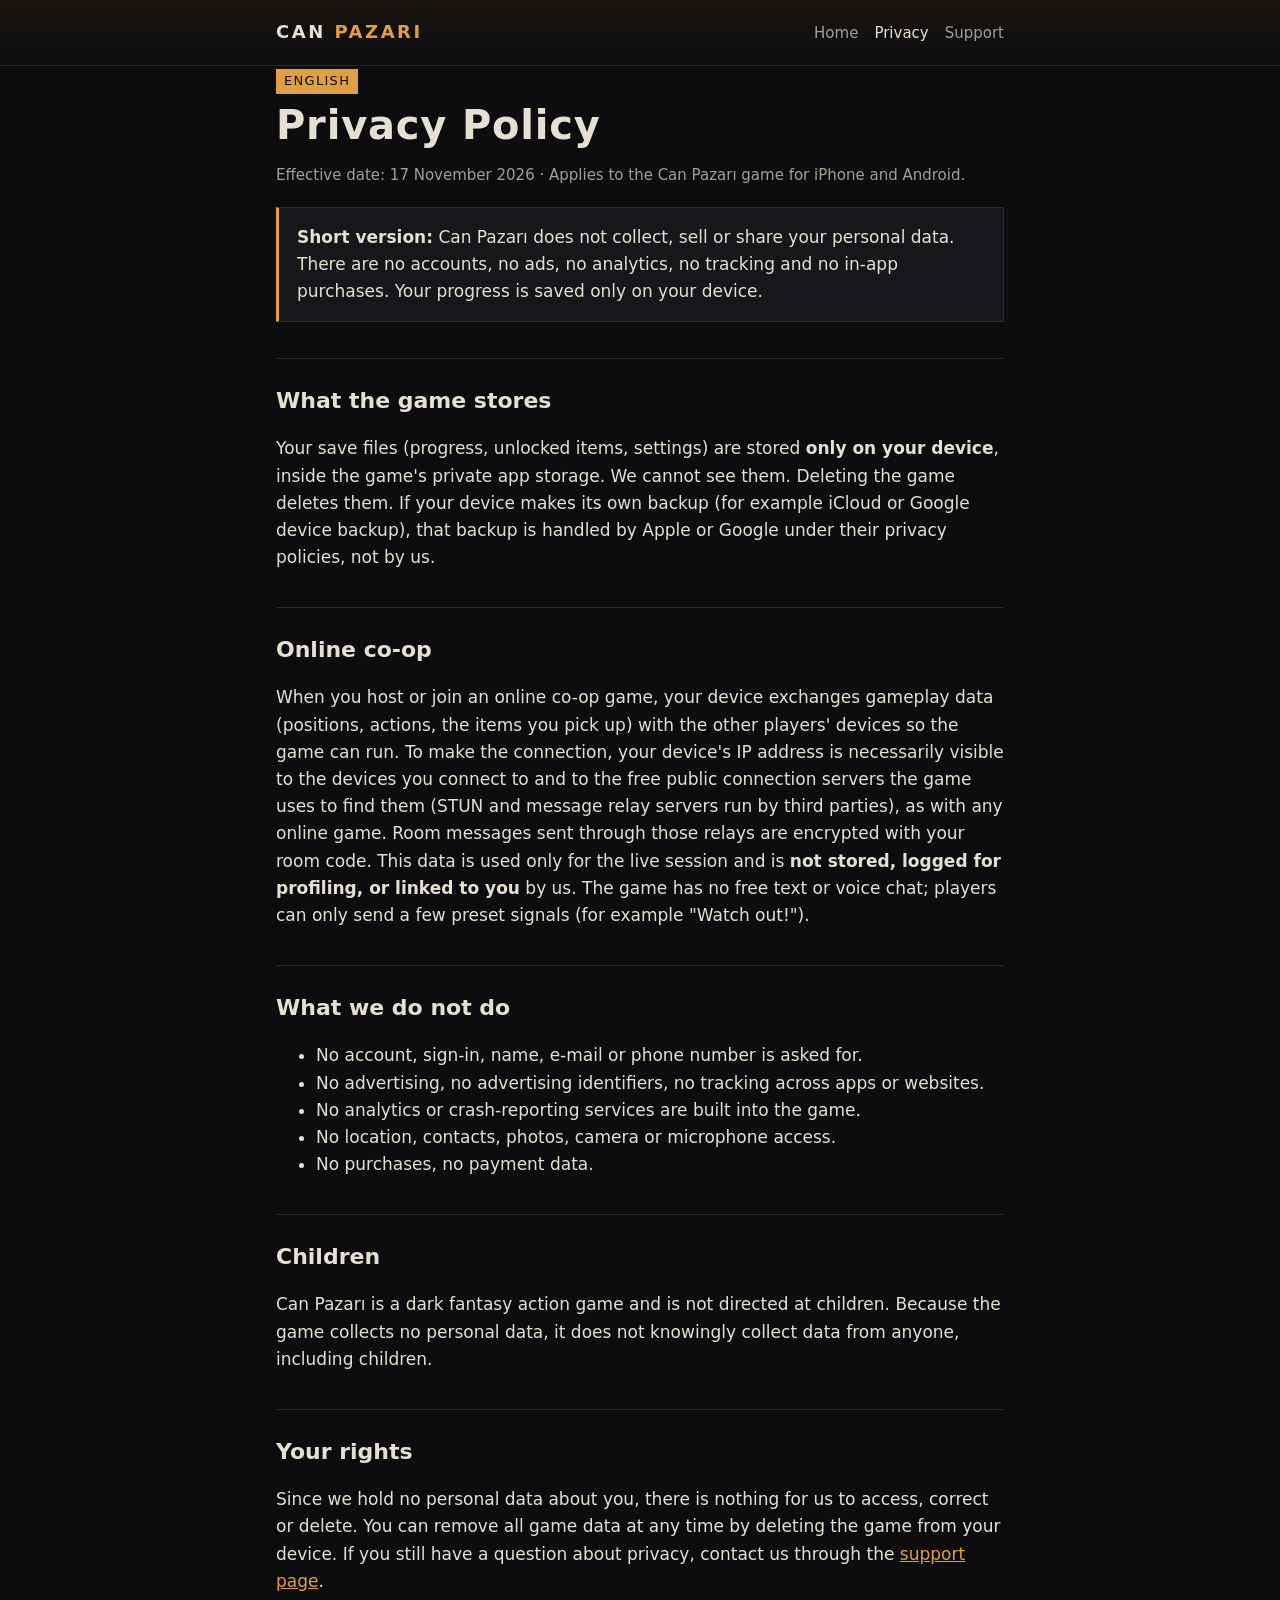
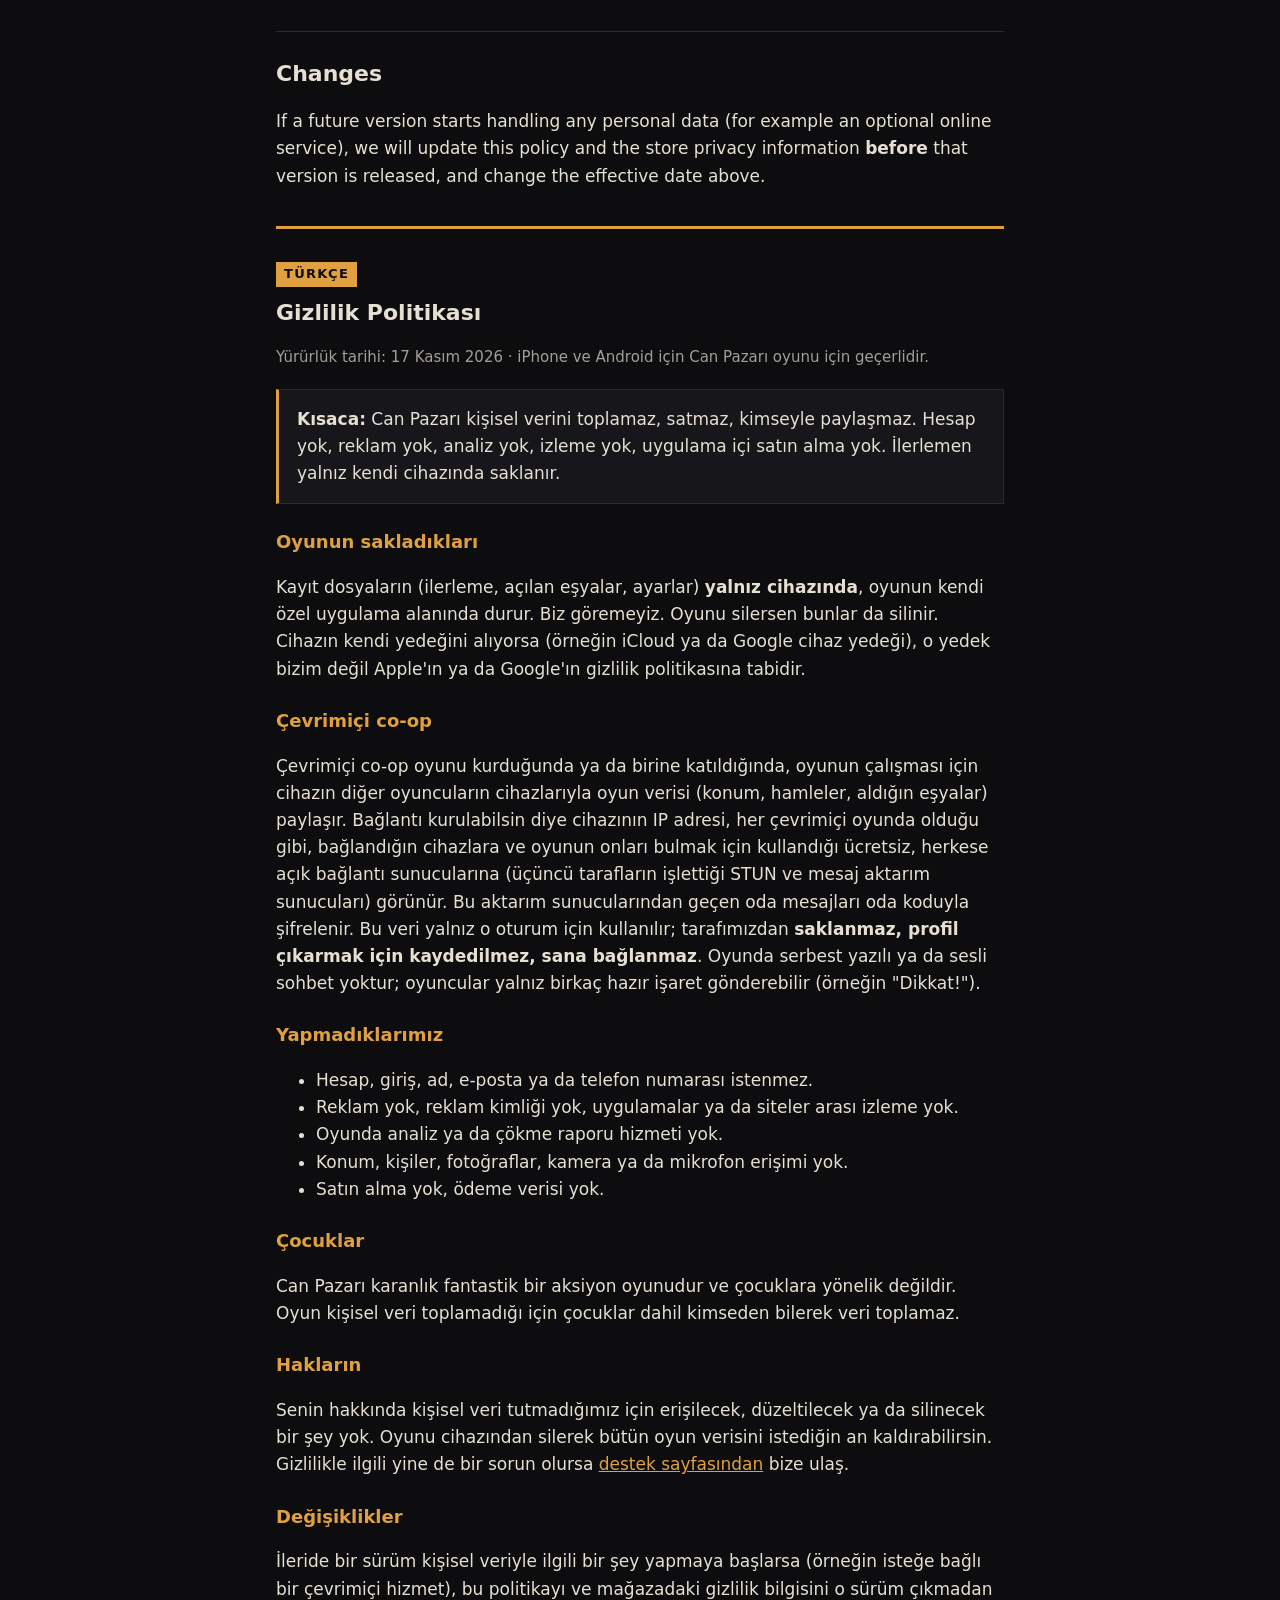
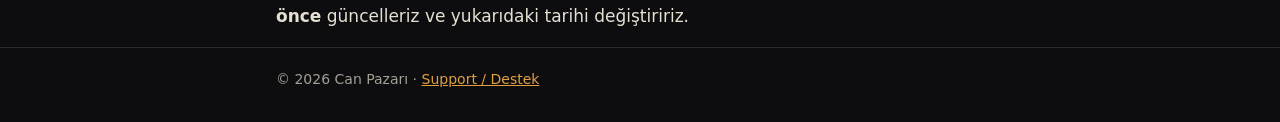
==== privacy.html @ d1b07894 "Can Pazari: privacy + support pages" ====
<!doctype html>
<html lang="en">
<head>
<meta charset="utf-8">
<meta name="viewport" content="width=device-width, initial-scale=1">
<title>Can Pazarı · Privacy Policy / Gizlilik Politikası</title>
<meta name="description" content="Can Pazarı privacy policy. The game collects no personal data.">
<link rel="stylesheet" href="style.css">
</head>
<body>
<header><div class="kap">
  <a class="marka" href="index.html">Can <span>Pazarı</span></a>
  <nav><a href="index.html">Home</a><a href="privacy.html" aria-current="page">Privacy</a><a href="support.html">Support</a></nav>
</div></header>
<main class="kap">

<section lang="en">
<span class="dil">English</span>
<h1>Privacy Policy</h1>
<p class="soluk">Effective date: 17 November 2026 · Applies to the Can Pazarı game for iPhone and Android.</p>

<div class="kart"><strong>Short version:</strong> Can Pazarı does not collect, sell or share your personal data. There are no accounts, no ads, no analytics, no tracking and no in-app purchases. Your progress is saved only on your device.</div>

<h2>What the game stores</h2>
<p>Your save files (progress, unlocked items, settings) are stored <strong>only on your device</strong>, inside the game's private app storage. We cannot see them. Deleting the game deletes them. If your device makes its own backup (for example iCloud or Google device backup), that backup is handled by Apple or Google under their privacy policies, not by us.</p>

<h2>Online co-op</h2>
<p>When you host or join an online co-op game, your device exchanges gameplay data (positions, actions, the items you pick up) with the other players' devices so the game can run. To make the connection, your device's IP address is necessarily visible to the devices you connect to and to the free public connection servers the game uses to find them (STUN and message relay servers run by third parties), as with any online game. Room messages sent through those relays are encrypted with your room code. This data is used only for the live session and is <strong>not stored, logged for profiling, or linked to you</strong> by us. The game has no free text or voice chat; players can only send a few preset signals (for example "Watch out!").</p>

<h2>What we do not do</h2>
<ul>
  <li>No account, sign-in, name, e-mail or phone number is asked for.</li>
  <li>No advertising, no advertising identifiers, no tracking across apps or websites.</li>
  <li>No analytics or crash-reporting services are built into the game.</li>
  <li>No location, contacts, photos, camera or microphone access.</li>
  <li>No purchases, no payment data.</li>
</ul>

<h2>Children</h2>
<p>Can Pazarı is a dark fantasy action game and is not directed at children. Because the game collects no personal data, it does not knowingly collect data from anyone, including children.</p>

<h2>Your rights</h2>
<p>Since we hold no personal data about you, there is nothing for us to access, correct or delete. You can remove all game data at any time by deleting the game from your device. If you still have a question about privacy, contact us through the <a href="support.html">support page</a>.</p>

<h2>Changes</h2>
<p>If a future version starts handling any personal data (for example an optional online service), we will update this policy and the store privacy information <strong>before</strong> that version is released, and change the effective date above.</p>
</section>

<section lang="tr">
<h2 style="border-top:3px solid var(--amber)"><span class="dil">Türkçe</span><br>Gizlilik Politikası</h2>
<p class="soluk">Yürürlük tarihi: 17 Kasım 2026 · iPhone ve Android için Can Pazarı oyunu için geçerlidir.</p>

<div class="kart"><strong>Kısaca:</strong> Can Pazarı kişisel verini toplamaz, satmaz, kimseyle paylaşmaz. Hesap yok, reklam yok, analiz yok, izleme yok, uygulama içi satın alma yok. İlerlemen yalnız kendi cihazında saklanır.</div>

<h3>Oyunun sakladıkları</h3>
<p>Kayıt dosyaların (ilerleme, açılan eşyalar, ayarlar) <strong>yalnız cihazında</strong>, oyunun kendi özel uygulama alanında durur. Biz göremeyiz. Oyunu silersen bunlar da silinir. Cihazın kendi yedeğini alıyorsa (örneğin iCloud ya da Google cihaz yedeği), o yedek bizim değil Apple'ın ya da Google'ın gizlilik politikasına tabidir.</p>

<h3>Çevrimiçi co-op</h3>
<p>Çevrimiçi co-op oyunu kurduğunda ya da birine katıldığında, oyunun çalışması için cihazın diğer oyuncuların cihazlarıyla oyun verisi (konum, hamleler, aldığın eşyalar) paylaşır. Bağlantı kurulabilsin diye cihazının IP adresi, her çevrimiçi oyunda olduğu gibi, bağlandığın cihazlara ve oyunun onları bulmak için kullandığı ücretsiz, herkese açık bağlantı sunucularına (üçüncü tarafların işlettiği STUN ve mesaj aktarım sunucuları) görünür. Bu aktarım sunucularından geçen oda mesajları oda koduyla şifrelenir. Bu veri yalnız o oturum için kullanılır; tarafımızdan <strong>saklanmaz, profil çıkarmak için kaydedilmez, sana bağlanmaz</strong>. Oyunda serbest yazılı ya da sesli sohbet yoktur; oyuncular yalnız birkaç hazır işaret gönderebilir (örneğin "Dikkat!").</p>

<h3>Yapmadıklarımız</h3>
<ul>
  <li>Hesap, giriş, ad, e-posta ya da telefon numarası istenmez.</li>
  <li>Reklam yok, reklam kimliği yok, uygulamalar ya da siteler arası izleme yok.</li>
  <li>Oyunda analiz ya da çökme raporu hizmeti yok.</li>
  <li>Konum, kişiler, fotoğraflar, kamera ya da mikrofon erişimi yok.</li>
  <li>Satın alma yok, ödeme verisi yok.</li>
</ul>

<h3>Çocuklar</h3>
<p>Can Pazarı karanlık fantastik bir aksiyon oyunudur ve çocuklara yönelik değildir. Oyun kişisel veri toplamadığı için çocuklar dahil kimseden bilerek veri toplamaz.</p>

<h3>Hakların</h3>
<p>Senin hakkında kişisel veri tutmadığımız için erişilecek, düzeltilecek ya da silinecek bir şey yok. Oyunu cihazından silerek bütün oyun verisini istediğin an kaldırabilirsin. Gizlilikle ilgili yine de bir sorun olursa <a href="support.html">destek sayfasından</a> bize ulaş.</p>

<h3>Değişiklikler</h3>
<p>İleride bir sürüm kişisel veriyle ilgili bir şey yapmaya başlarsa (örneğin isteğe bağlı bir çevrimiçi hizmet), bu politikayı ve mağazadaki gizlilik bilgisini o sürüm çıkmadan <strong>önce</strong> güncelleriz ve yukarıdaki tarihi değiştiririz.</p>
</section>

</main>
<footer><div class="kap">© 2026 Can Pazarı · <a href="support.html">Support / Destek</a></div></footer>
</body>
</html>
---- style.css ----
:root {
  --zemin: #0d0d10;
  --panel: #16161b;
  --cizgi: #2a2a31;
  --yazi: #e6e0d2;
  --soluk: #a49f94;
  --amber: #e0a040;
  --kan: #b4404a;
  color-scheme: dark;
}
* { box-sizing: border-box; }
html { background: var(--zemin); }
body {
  margin: 0;
  background: var(--zemin);
  color: var(--yazi);
  font: 17px/1.6 system-ui, -apple-system, "Segoe UI", Roboto, "Noto Sans", sans-serif;
  -webkit-text-size-adjust: 100%;
}
a { color: var(--amber); }
a:focus-visible { outline: 2px solid var(--amber); outline-offset: 2px; }
header {
  border-bottom: 1px solid var(--cizgi);
  background: linear-gradient(180deg, #19140e 0%, var(--zemin) 100%);
}
.kap { max-width: 760px; margin: 0 auto; padding: 0 16px; }
header .kap { display: flex; align-items: center; justify-content: space-between; gap: 16px; padding-top: 18px; padding-bottom: 18px; flex-wrap: wrap; }
.marka { font-weight: 800; letter-spacing: .14em; text-transform: uppercase; color: var(--yazi); text-decoration: none; font-size: 18px; }
.marka span { color: var(--amber); }
nav a { margin-left: 16px; color: var(--soluk); text-decoration: none; font-size: 15px; }
nav a:first-child { margin-left: 0; }
nav a[aria-current="page"], nav a:hover { color: var(--yazi); }
main { padding: 32px 0 56px; }
h1 { font-size: clamp(28px, 6vw, 40px); line-height: 1.15; margin: 0 0 12px; letter-spacing: .02em; }
h2 { font-size: 22px; margin: 36px 0 8px; border-top: 1px solid var(--cizgi); padding-top: 24px; }
h3 { font-size: 18px; margin: 24px 0 4px; color: var(--amber); }
p, li { color: var(--yazi); }
.soluk { color: var(--soluk); font-size: 15px; }
.kart { background: var(--panel); border: 1px solid var(--cizgi); border-left: 3px solid var(--amber); padding: 16px 18px; margin: 20px 0; }
.dil { display: inline-block; font-size: 13px; letter-spacing: .1em; text-transform: uppercase; color: var(--zemin); background: var(--amber); padding: 2px 8px; margin-bottom: 8px; }
table { border-collapse: collapse; width: 100%; font-size: 15px; }
th, td { text-align: left; border-bottom: 1px solid var(--cizgi); padding: 8px 6px; vertical-align: top; }
footer { border-top: 1px solid var(--cizgi); padding: 20px 0 32px; color: var(--soluk); font-size: 14px; }
@media (max-width: 480px) {
  body { font-size: 16px; }
  nav a { margin-left: 12px; }
}
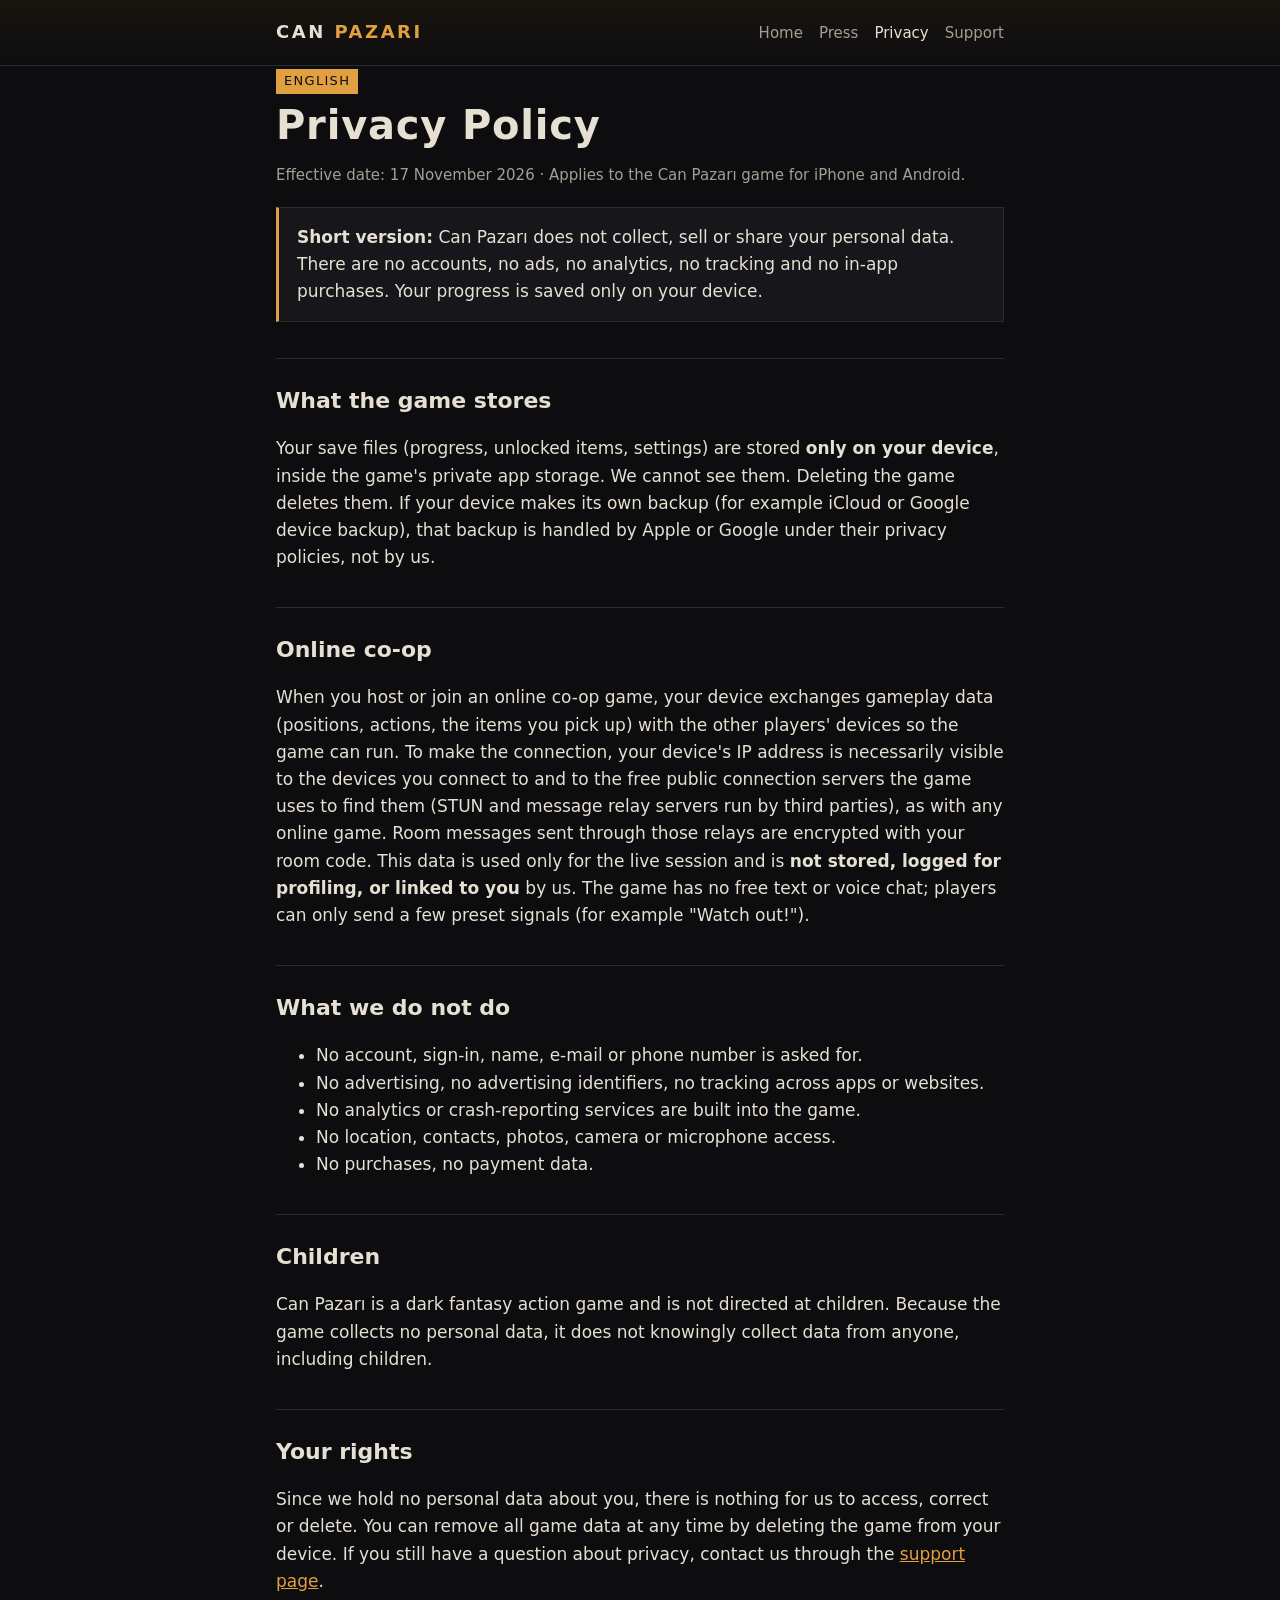
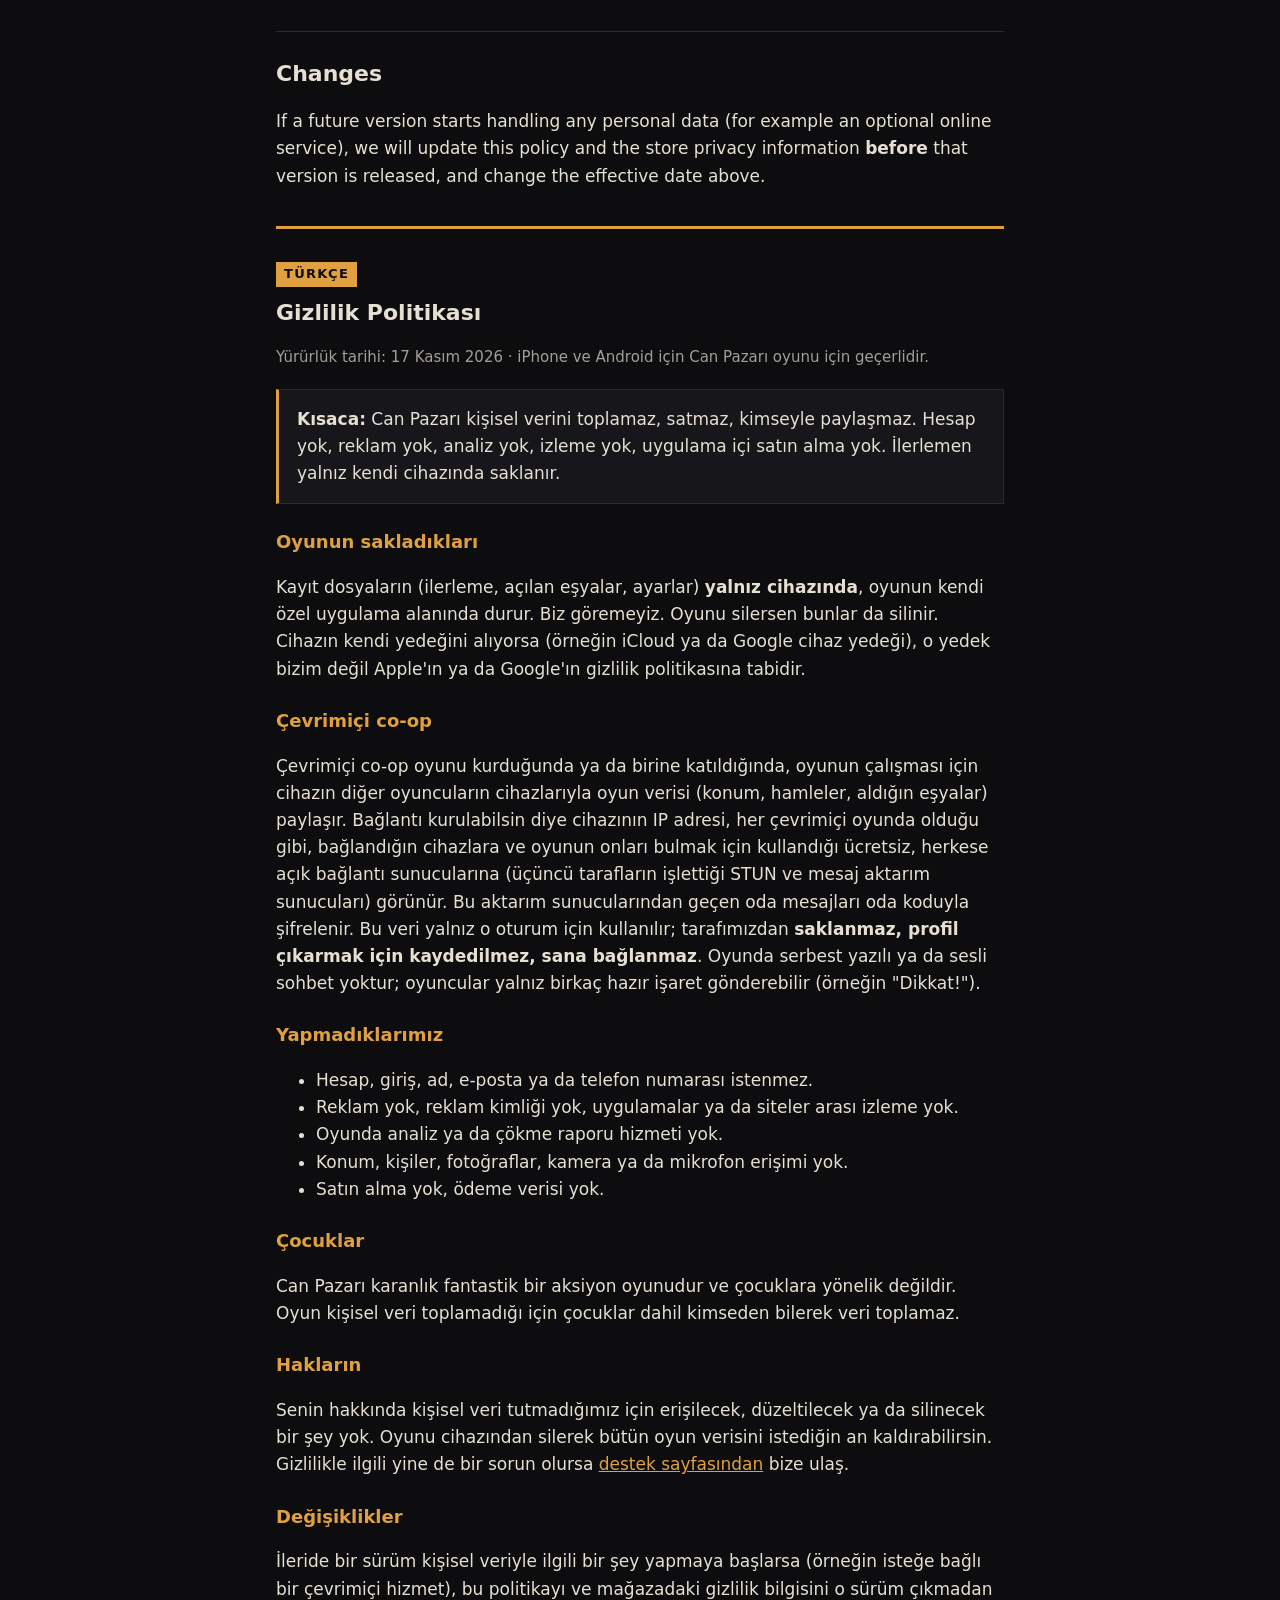
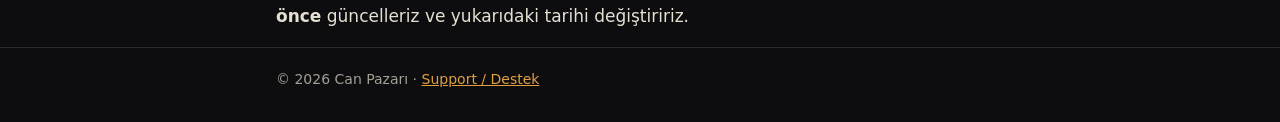
==== commit 9edf16f0: "Press kit + 1.0.1 site update Co-Authored-By: Claude Opus 5.5 <noreply@anthropic.com>" ====
--- a/privacy.html
+++ b/privacy.html
@@ -10,7 +10,7 @@
 <body>
 <header><div class="kap">
   <a class="marka" href="index.html">Can <span>Pazarı</span></a>
-  <nav><a href="index.html">Home</a><a href="privacy.html" aria-current="page">Privacy</a><a href="support.html">Support</a></nav>
+  <nav><a href="index.html">Home</a><a href="presskit.html">Press</a><a href="privacy.html" aria-current="page">Privacy</a><a href="support.html">Support</a></nav>
 </div></header>
 <main class="kap">
 
--- a/style.css
+++ b/style.css
@@ -45,3 +45,11 @@
   body { font-size: 16px; }
   nav a { margin-left: 12px; }
 }
+/* M-pazar: basın kiti */
+img, video { max-width: 100%; height: auto; }
+.genis { display: block; width: 100%; height: auto; margin: 16px 0; border: 1px solid var(--cizgi); background: #000; }
+.galeri { display: grid; grid-template-columns: repeat(auto-fill, minmax(220px, 1fr)); gap: 10px; margin: 12px 0 8px; }
+.galeri a { display: block; border: 1px solid var(--cizgi); }
+.galeri img { display: block; width: 100%; height: auto; }
+.olgu th { width: 34%; color: var(--soluk); font-weight: 600; }
+.ikon { border-radius: 22%; border: 1px solid var(--cizgi); }
